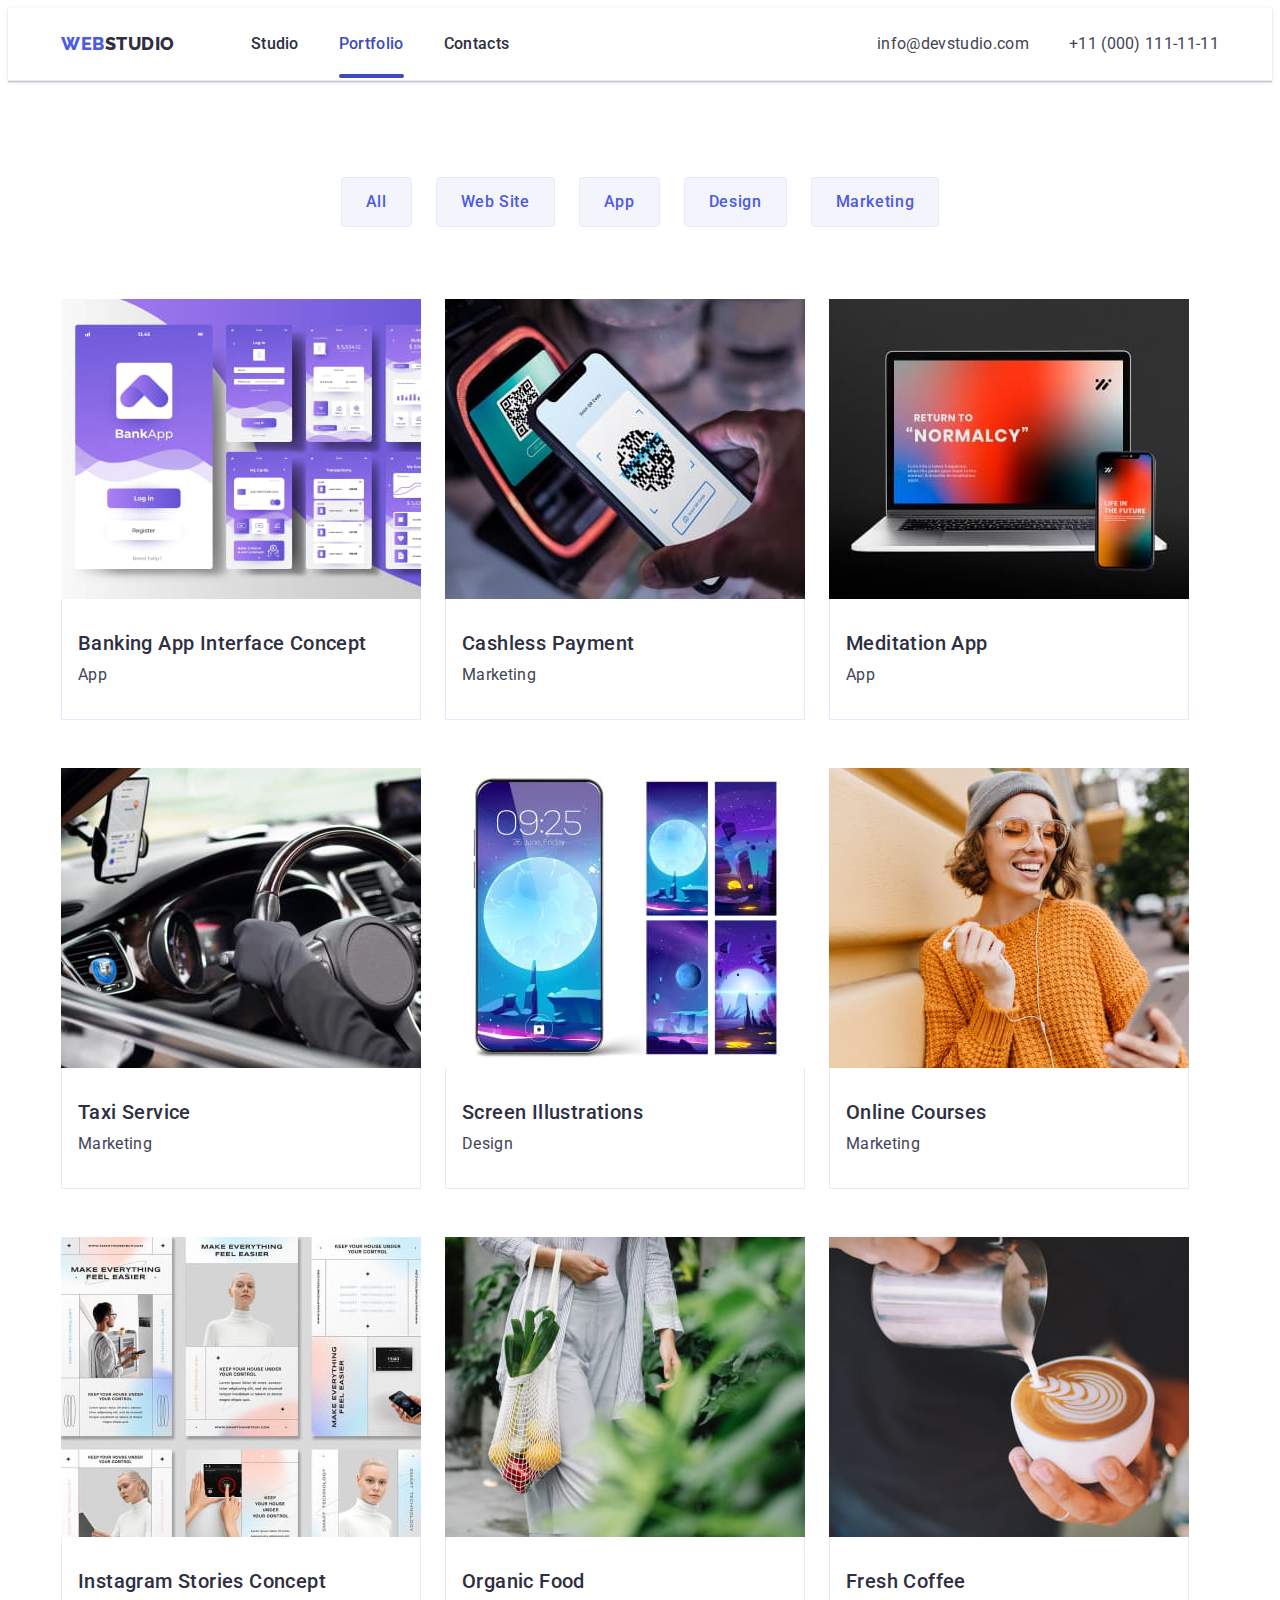
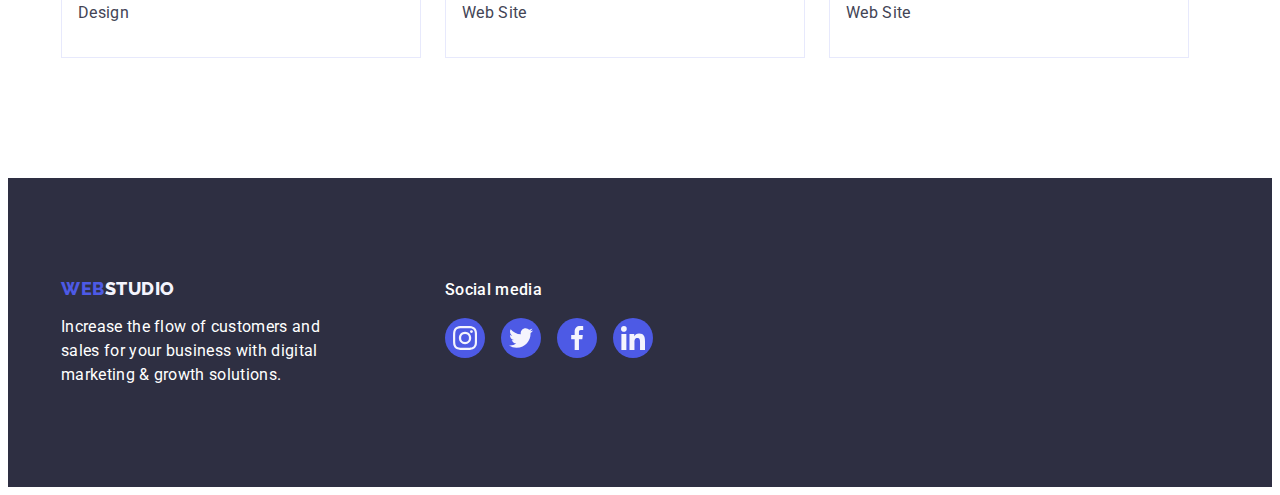
==== portfolio.html @ c3e0b0b4 "5.2" ====
<!DOCTYPE html>
<html lang="en">
<head>
    <meta charset="UTF-8">
    <meta http-equiv="X-UA-Compatible" content="IE=edge">
    <meta name="viewport" content="width=device-width, initial-scale=1.0">
    <!--<meta name="description">-->
    <title>Portfolio</title>

    <!--Fonts-->    
    <link rel="preconnect" href="https://fonts.googleapis.com">
    <link rel="preconnect" href="https://fonts.gstatic.com" crossorigin>
    <link href="https://fonts.googleapis.com/css2?family=Raleway:wght@400;800&family=Roboto:wght@400;500;700&display=swap" rel="stylesheet">

    <!-- Normalize Підключасємо нормалізацію - зкиданняя всіх стилів-->
    <link
    rel="stylesheet"
    href="https://cdnjs.cloudflare.com/ajax/libs/modern-normalize/1.1.0/modern-normalize.min.css"
    integrity="sha512-wpPYUAdjBVSE4KJnH1VR1HeZfpl1ub8YT/NKx4PuQ5NmX2tKuGu6U/JRp5y+Y8XG2tV+wKQpNHVUX03MfMFn9Q=="
    crossorigin="anonymous"
    referrerpolicy="no-referrer"
    />
    
    <!--Style-->
    <link rel="stylesheet" href="./css/styles.css"> <!--Підключаємо CSS на кожній сторінці-->

</head>
<body>

    <!--Header-->
    <header class="header">
        <div class="header-container container">
            <nav class="header-nav">
                <!--Logo-->
                <a class="logo link" href="./index.html">Web<span class="logo-w">Studio</span></a>
                <!--Logo-->
                <ul class="header-nav-list list">
                    <li class="header-nav-item">
                        <a class="text-body-medium link nav-link " href="./index.html">Studio</a>
                    </li>
                    <li class="header-nav-item">
                        <a class="text-body-medium link nav-link active" href="./portfolio.html">Portfolio</a>
                    </li>
                    <li class="header-nav-item">
                        <a class="text-body-medium link nav-link" href="">Contacts</a>
                    </li>
                </ul>                
            </nav>
    
            <address class="header-adr">
                <ul class="header-adr-list list">
                    <li class="header-adr-item">
                        <a class="text-body-adr link" href="mailto:info@devstudio.com">info@devstudio.com</a>
                    </li>
                    <li class="header-adr-item">
                        <a class="text-body-adr link" href="tel:+110001111111">+11 (000) 111-11-11</a>
                    </li>
                </ul>
            </address>
        </div>                
    </header>
    <!---------->    
    
    <main>
        <!--Pportfolio-->
        <section class="portfolio">
        <div class="container">
        <h1 class="visually-hidden">Portfolio</h1>
            <ul class="filter-list">
                <li class="list"><button class="flrt" type="button">All</button></li>
                <li class="list"><button class="flrt" type="button">Web Site</button></li>
                <li class="list"><button class="flrt" type="button">App</button></li>
                <li class="list"><button class="flrt" type="button">Design</button></li>
                <li class="list"><button class="flrt" type="button">Marketing</button></li>
            </ul> 

            <ul class="portfolio-list">
                <li class="list portfolio-item"> 
                    <a class="link portfolio-link" href="">

                    <div class="portfolio-thumb">
                    <img class="" src="./images/portfolio/portfol01.jpg" alt="Banking App Interface Concept" width="360" height="300">
                    <div class="overlay">
                        <p class="overlay-text text-body"> 
                            14 Stylish and User-Friendly App Design Concepts · Task Manager App · Calorie Tracker App · Exotic Fruit Ecommerce App · Cloud Storage App
                        </p>
                    </div> </div>
                    
                    <div class="portfolio-card">    
                        <h2 class="header-small">Banking App Interface Concept</h2>
                        <p class="text-body ">App</p>
                    </div></a>
                </li>

                <li class="list portfolio-item">
                    <a class="link portfolio-link" href="">

                    <div class="portfolio-thumb">
                    <img class="" src="./images/portfolio/portfol02.jpg" alt="Cashless Payment" width="360" height="300">
                    <div class="overlay">
                        <p class="overlay-text text-body"> 
                            14 Stylish and User-Friendly App Design Concepts · Task Manager App · Calorie Tracker App · Exotic Fruit Ecommerce App · Cloud Storage App
                        </p>
                    </div> </div>
                    
                    <div class="portfolio-card">
                        <h2 class="header-small">Cashless Payment</h2>
                        <p class="text-body">Marketing</p>
                    </div></a>
                </li>
                
                <li class="list portfolio-item">
                    <a class="link portfolio-link" href="">
                                           
                    <div class="portfolio-thumb">
                    <img class="" src="./images/portfolio/portfol03.jpg" alt="Meditation App" width="360" height="300">
                    <div class="overlay">
                        <p class="overlay-text text-body"> 
                            14 Stylish and User-Friendly App Design Concepts · Task Manager App · Calorie Tracker App · Exotic Fruit Ecommerce App · Cloud Storage App
                        </p>
                    </div> </div>
                    
                    <div class="portfolio-card">
                        <h2 class="header-small">Meditation App</h2>
                        <p class="text-body">App</p>
                    </div></a>
                </li>
                <li class="list portfolio-item">
                    <a class="link portfolio-link" href="">
                    <img class="" src="./images/portfolio/portfol04.jpg" alt="Taxi Service" width="360" height="300">
                    <div class="portfolio-card">
                        <h2 class="header-small">Taxi Service</h2>
                        <p class="text-body">Marketing</p>
                    </div></a>
                </li>
                <li class="list portfolio-item">
                    <a class="link portfolio-link" href="">
                    <img class="" src="./images/portfolio/portfol05.jpg" alt="Screen Illustrations" width="360" height="300">
                    <div class="portfolio-card">
                        <h2 class="header-small">Screen Illustrations</h2>
                        <p class="text-body">Design</p>
                    </div></a>
                </li>
                <li class="list portfolio-item">
                    <a class="link portfolio-link" href="">
                    <img class="" src="./images/portfolio/portfol06.jpg" alt="Online Courses" width="360" height="300">
                    <div class="portfolio-card">
                        <h2 class="header-small ">Online Courses</h2>
                        <p class="text-body">Marketing</p>
                    </div></a>
                </li>
                <li class="list portfolio-item">
                    <a class="link portfolio-link" href="">
                    <img class="" src="./images/portfolio/portfol07.jpg" alt="Instagram Stories Concept" width="360" height="300">
                    <div class="portfolio-card">
                        <h2 class="header-small">Instagram Stories Concept</h2>
                        <p class="text-body">Design</p>
                    </div></a>
                </li>
                <li class="list portfolio-item">
                    <a class="link portfolio-link" href="">
                    <img class="" src="./images/portfolio/portfol08.jpg" alt="Organic Food" width="360" height="300">
                    <div class="portfolio-card">
                        <h2 class="header-small">Organic Food</h2>
                        <p class="text-body">Web Site</p>
                    </div></a>
                </li>
                <li class="list portfolio-item">
                    <a class="link portfolio-link" href="">
                    <img class="" src="./images/portfolio/portfol09.jpg" alt="Fresh Coffee" width="360" height="300">
                    <div class="portfolio-card">
                        <h2 class="header-small">Fresh Coffee</h2>
                        <p class="text-body">Web Site</p>
                    </div></a>
                </li>
            </ul> 
        </div>
        </section>
    </main>
   
    <!---------------->
    <footer class="footer">
        <div class="container footer-container">
            <div class="footer-lft">
            <!--logo-->
                <a class="logo link logo-ft" href="./index.html">Web<span class="logo-f">Studio</span></a>
            <p class="text-body-footer footer-txt">Increase the flow of customers and sales for your business with digital marketing & growth solutions.</p>
            </div>
            
            <div class="footer-rt">
            <p class="text-medium-ftr footer-txt">Social media</p>
            
            <ul class="socials-ftr list">
                <li class="socials-item">
                    <a  class="socials-link-ftr link " href="" 
                    target="_blank" rel="noopener noreferrer" aria-label="Instagram icon">
                        <svg class="social-icon" width="24" height="24">
                          <use href="./images/icons.svg#instagram"></use>
                        </svg>
                    </a>
                </li>
                <li class="socials-item">
                    <a  class="socials-link-ftr link" href="" 
                    target="_blank" rel="noopener noreferrer" aria-label="Twitter icon">
                        <svg class="social-icon" width="24" height="24">
                          <use href="./images/icons.svg#twitter "></use>
                        </svg>
                    </a>
                </li>
                <li class="socials-item">
                    <a  class="socials-link-ftr link" href="" 
                    target="_blank" rel="noopener noreferrer" aria-label="Facebook icon">
                        <svg class="social-icon" width="24" height="24">
                          <use href="./images/icons.svg#facebook"></use>
                        </svg>
                    </a>
                </li>
                <li class="socials-item">
                    <a  class="socials-link-ftr link" href="" 
                    target="_blank" rel="noopener noreferrer" aria-label="Linkedin icon">
                        <svg class="social-icon" width="24" height="24">
                          <use href="./images/icons.svg#linkedin"></use>
                        </svg>
                    </a>
                </li>
            </ul>
    
            </div>
        </div>     
    </footer>
    <!---------------->


</body>
</html>
---- css/styles.css ----
/* Коментар Ctrl+/ */

/*==== Базове скидання стіилів ====== */
/* == Drop headers margin == */
h1,
h2,
h3,
h4,
h5,
h6,
p  {
	margin: 0;
}
/* == Pict style == */
img {
	display: block;
	max-width: 100%;
	height: auto;
}
button {
	cursor: pointer; /* Всі кнопки мають властивість  pointer*/ 
	border: none;
	border-radius: 4px;
}
/* == Drop list style ==*/
ul, ol {
	list-style: none;  /*прибрали булети*/
	font-style: normal;
	margin: 0; /*прибрали стандартні поля*/
	padding-left: 0; /*прибрали стандартні поля*/
}
a {
	text-decoration: none; 
	/*прибрали підкреслення у всіх посилань*/
	/* color: inherit;*/
}
/* ======================== */

/* = Visually hidden CSS pattern = */
.visually-hidden {
	position: absolute;
	width: 1px;
	height: 1px;
	margin: -1px;
	border: 0;
	padding: 0;
	
	white-space: nowrap;
	clip-path: inset(100%);
	clip: rect(0 0 0 0);
	overflow: hidden;
  }

:root{
	--color-iris: #4d5ae5;
	--color-ocean: #404bbf;
	--color-navy-blue: #2e2f42;
	--color-green: #31d0aa;
	--color-slate: #434455;
	--color-light-slate: #8e8f99;
	--color-cornflower: #e7e9fc;
	--color-cloud: #f4f4fd;
	--color-navy-blue-modal: #2e2f42;
	--color-grey: #2e2f42;

/* Header background, team card background */
	--color-white: #ffffff;
	--color-dairy: #fcfcfc;

 /* Others */
	--indent: 24px;
	--items: 3;

	--anime: 250ms cubic-bezier(0.4, 0, 0.2, 1); /*змінна для transition*/
}

/*Base style*/
body{
    color: var(--color-slate);
	background-color: var(--color-white);

	 /*fonts*/
	font-family: 'Roboto', sans-serif;
	--primary-font: 'Roboto';
}
section{
	padding-top: 120px;
	padding-bottom: 120px;
	padding: 120px 0;
	
}
.link{
	line-height: 1.5;
	letter-spacing: 0.02m;
}
.list{
	/**/
}
.container{ /*ставимо на кожну секцию через div*/
	width: 1158px; /*1128 px*/
	padding: 0 15px;
	margin: 0 auto; /*для центрування контенту*/
	/*margin-right: auto;*/
}
/* ====== Text Style ====== */

.hero-header{
	display: block;
	margin: 0px auto;
	margin-bottom: 48px;

	font-size: 56px;
	font-weight: 700;
	line-height: 1.07;
	letter-spacing: 0.02em;
    color: var(--color-white);
    text-align: center;

	max-width: 496px;
	/*padding-top: 68px;*/
	
}
.header-section{	
	font-size: 36px;
	font-weight: 700;
	line-height: 1.11;
	letter-spacing: 0.02em;
	text-transform: capitalize;
    text-align: center;
    color: var(--color-navy-blue);
	
	/*padding-bottom: 72px;*/
	margin-bottom: 72px;

}
.header-small{
	font-size: 20px;
	font-weight: 500;
	line-height: 1.2;
	letter-spacing: 0.02em;
    text-align: left;
    color: var(--color-navy-blue);
	
	margin-bottom: 8px;
}
.text-body,
.text-body-footer, 
.text-body-adr{
	font-style: normal;
	line-height: 1.5;
	letter-spacing: 0.02em;
	color: var(--color-slate);
	
	transition-property: color;
	transition-duration: 250ms;
	transition-timing-function: cubic-bezier(0.4, 0, 0.2, 1);

}
.text-body-medium, .text-medium-ftr {
	font-weight: 500;
	line-height: 1.5;
	letter-spacing: 0.02em;
	font-style: normal;
	color: var(--color-navy-blue); 

	transition-property: color;
	transition-duration: 250ms;
	transition-timing-function: cubic-bezier(0.4, 0, 0.2, 1);

}
.text-body-medium:hover,
.text-body-medium:focus,
.text-body-adr:hover,
.text-body-adr:focus{
	color: var(--color-ocean);
}
.text-body-medium.active{
color: #404BBF;
}

.text-small{
	font-size: 12px;
	line-height: 1.17;
	letter-spacing: 0.04em;
}
.text-link{
	font-size: 12px;
	line-height: 1.33;
	letter-spacing: 0.04em;
	text-decoration: underline;
}
/* ====== ========= ====== */

/* ===== Header style  =======*/
.header{
    background-color: var(--color-white);
	padding-top: 0px;
	padding-bottom: 0px;
	border-bottom: 1px solid #e7e9fc;
	box-shadow: 0px 2px 1px rgba(46, 47, 66, 0.08), 0px 1px 1px rgba(46, 47, 66, 0.16), 0px 1px 6px rgba(46, 47, 66, 0.08);
}
.header-nav{
	display: flex;
	align-items: center;
	margin-right: auto;
}

.nav-link{
	position: relative;

	align-items: center;
	padding: 24px 0;
	
}
.nav-link::after{
	content: '';
	
	position: absolute;
	display: block;

	left: 0px;
	bottom: -1px;

	width: 100%;
	height: 4px;
	border-radius: 2px;	
}

.nav-link.active::after{
	background-color: #404BBF;
	}

.header-container {
	display: flex;
	align-items: center;
	min-height: 72px;
}
.header-nav-list{
	display: flex;
	align-items: ;
	gap: 40px;
}
.header-adr-list{
	display: flex;
	align-items: right;
	color: inherit;
}
.header-adr-item{
	margin-right: 40px;
}
.header-adr-item:last-child{
	margin-right: 0;
}
.header-adr,
.header-adr-item{
    color: currentColor;
}

/* Section 1*/
.hero{
    background-color: var(--color-navy-blue);
	
	background-image: linear-gradient(rgba(46, 47, 66, 0.7), rgba(46, 47, 66, 0.7)),
    url(../images/hero/hero-bgpeople-office1.jpg);
	
	background-position: center;
	background-repeat: no-repeat;
	background-size: cover;

	max-width: 1440px;
	height: 600px;
	padding: 188px 0;
	margin: auto; /* Центруем весь блок*/
}
.button{
	display: block;
	margin: 0px auto;

	min-width: 169px;
	min-height: 56px;
	padding: 15px 31px;
	border-style: none;
	box-shadow: 0px 4px 4px rgba(0, 0, 0, 0.15);
	border-radius: 4px;

	background-color: var(--color-iris);
	color: var(--color-white);

	/*font-family: inherit;*/
	font-family: 'Roboto', sans-serif;
	font-weight: 500;
	font-size: 16px;
	line-height: 1.5;
	letter-spacing: 0.04em;
    text-align: center;

	/* Для перехода делаем в основном стиле условия */
	transition-property: background-color;
	transition-duration: 250ms;
	transition-timing-function: cubic-bezier(0.4, 0, 0.2, 1);

}
.button:hover,
.button:focus{
	background-color: var(--color-ocean);

}

/* [type] {} */

/* ===== For Logo =====*/ 
.logo{
    /* Studio */
    font-family: 'Raleway', sans-serif;
    font-weight: 800;
    font-size: 18px;
    line-height: 1.17;
 
    display: flex;
    align-items: center;
    letter-spacing: 0.03em;
    text-transform: uppercase;

	color: var(--color-iris);
	margin-right: 76px;
	
}
.logo-w{
	/*color: var(--color-iris);*/
	color: var(--color-navy-blue-modal);
}
.logo-f{
	/*color: var(--color-iris);*/
	color: var(--color-cloud);
}
/* ===== ====== =====*/

/* ===== Section 2 =====*/
.feature-list {
	display: flex;
	gap: 24px;
	justify-content: space-between;
}
.feature-icon {                            
	display: flex;
	align-items: center;
	justify-content: center;

	height: 112px;
	width: 264px;
	/*padding-top: 24px;
	padding-bottom: 24px;*/
	margin-bottom: 8px;
	
	border-radius: 4px; 
	background-color: var(--color-cloud);
}

.feature-item{
	
}

/* ===== Section 3 =====*/
.wedo{
	padding-top: 0;
}
.wedo-list{
	display: flex;
	gap: 24px;
	justify-content: space-between;
}
/*
.wedo-itm {
	width: calc((100% - 48px) / 3);
	/*(від загальної ширини екрану віднімаємо суму відступів між пунктами і ділимо це на кількість пунктів списку) (можна використовувати width: calc((100% - 3 * 16px) / 3) або flex-basis: calc((100% - 48px) / 3) або flex-basis: calc((100% - 3 * 16px) / 3))*/

/* ====  4 For Team ====*/
.team{
	background-color: #f4f4fd;
}
.team-list{
	background-color: var(--color-white);
	text-align: center;
	border-radius: 0px 0px 4px 4px;
	text-align: center;
	box-shadow: 0px 1px 6px rgba(46, 47, 66, 0.08), 0px 1px 1px rgba(46, 47, 66, 0.16), 0px 2px 1px rgba(46, 47, 66, 0.08);
}
.team-list-head{
	text-align: center;
}
.team-card{
	padding: 32px 0px;

}
.team-txt{
	text-align: center; 
	margin: 8px;
}

.list-team{
	display: flex;
	justify-content: space-between;
	gap: 24px;
}

/*=== Footer styles  ======*/
.footer{
    background-color: var(--color-navy-blue);
	padding: 100px 0;
}
.footer-container{
	display: flex;
	align-items: baseline;
}

.logo-ft, .text-medium-ftr{
	display: inline-block;
	margin-bottom: 16px;
}

.footer-txt{
    color: #ffffff;
	max-width: 264px;
}
.footer-lft {
	margin-right: 120px;
}
.footer-rt{
	display: inline-block;
	align-items: start;
	/*margin-left: 120px;*/
}
/*=========================*/

/* ==== Иконки социальных сетей ==== */
.socials {
	display: flex;
	justify-content: center;
	align-items: center;
	gap: 24px;
}

.socials-ftr {
	display: flex;
	justify-content: center;
	align-items: center;
	gap: 16px;
}

.socials-link,
.socials-link-ftr {
	display: flex;
	justify-content: center;
	align-items: center;

	width: 40px;
	height: 40px;
	border-radius: 50%; /* Делает круг из квадрата*/
	background-color: var(--color-iris);

	transition-property: background-color;
	transition-duration: 250ms;
	transition-timing-function: cubic-bezier(0.4, 0, 0.2, 1);

}
.social-icon {
	fill: var(--color-cloud);
}
.socials-link:hover,
.socials-link:focus {
	background-color: #404bbf;
}

.socials-link-ftr:hover,
.socials-link-ftr:focus {
	background-color: #31d0aa;}

/* ========================== */

/* ==== Иконки Customers ==== */
.customer {
	display: flex;
	justify-content: center;
	align-items: center;
	gap: 24px;
}
.customer-head {
	line-height: 1.1;	
}


.customer-item {
}
.customer-link {
	display: flex;
	justify-content: center;
	align-items: center;

	width: 168px;
	height: 88px;
	border: 1px solid #8E8F99;
	border-radius: 4px; 
	background-color: none;
	color: #8E8F99;

	transition-property: border-color color;
	transition-duration: 250ms;
	transition-timing-function: cubic-bezier(0.4, 0, 0.2, 1);

}
.customer-link:hover,
.customer-link:focus  {
	border-color: var(--color-ocean);
	color: #404bbf; }

.customer-icon {
	fill: currentColor;
}	

/*=========================*/

/*=== For POrtfolio page ===*/

.portfolio{
	padding-top: 0;
}
/*Filter portfolio style*/
.filter-list{
	display: flex;
	justify-content: center;
	gap: 24px;
	/*margin-top: 96px;*/
	margin-bottom: 72px;
}
.flrt{
	background-color: var(--color-cloud);
	color: var(--color-iris);

	border: 1px solid #E7E9FC;
	border-radius: 4px;

	font-family: inherit;
	font-weight: 500;
	font-size: 16px;
	line-height: 1.5;

	align-items: center;
	text-align: center;
	letter-spacing: 0.04em;

	padding: 12px 24px;

	transition-property: color background-color border;
	transition-duration: 250ms;
	transition-timing-function: cubic-bezier(0.4, 0, 0.2, 1);

}
.flrt:hover,
.flrt:focus{
	background-color: var(--color-ocean);
	color: var(--color-white);
	border: 1px solid transparent;
	box-shadow: 0px 3px 1px rgba(0, 0, 0, 0.1), 0px 2px 1px rgba(0, 0, 0, 0.08), 0px 2px 2px rgba(0, 0, 0, 0.12);

}
/*===========================*/

.portfolio{
	padding: 96px 0 120px;
}

/*Filter portfolio list - auto ajust*/
.portfolio-list /*Ставит карточки по ширине с не более с отступом между ними*/
	{
	display: flex;
	flex-wrap: wrap;
  	/*gap:var(--indent);*/
	column-gap: 24px;
	row-gap: 48px;
	/*gap: 24px;*/
	padding: 0;

	}
/*.prtf-itm{
	width: calc((100% - 48px) / 3);
	border: 1px solid #e7e9fc;
	border-top: none;
}	*/
.portfolio-link{
	display: block;
	color: inherit;

	transition-property: box-shadow;
	transition-duration: 250ms;
	transition-timing-function: cubic-bezier(0.4, 0, 0.2, 1);
 
}
.portfolio-card{
	border: 1px solid #e7e9fc;
	border-top: none;

	/*padding-top: 32px ;
	padding-bottom: 32px;
	padding-left: 16px;*/

	padding: 32px 16px;
}
.portfolio-link:hover, 
.portfolio-link:focus{
	box-shadow: 0px 1px 6px rgba(46, 47, 66, 0.08), 0px 1px 1px rgba(46, 47, 66, 0.16), 0px 2px 1px rgba(46, 47, 66, 0.08);
}

.portfolio-list-itm
{
	flex-basis: calc((100% - var(--indent) * (var(--items) - 1)) / var(--items));
}



/*Portfolio overley*/

.portfolio-thumb{
	position: relative;
	overflow: hidden; /*приячет карточку с текстом*/

}

.overlay{
	
	position: absolute;
	top: 0;
	left: 0;

	width: 100%;
	height: 100%;	

	background-color: var(--color-iris);

	transform: translateY(100%);

	transition-property: transform ;
	transition-duration: 250ms;
	transition-timing-function: cubic-bezier(0.4, 0, 0.2, 1);
 

}

.portfolio-item:hover .overlay{
	transform: translateY(0);

}

.overlay-text{
	top: 0; 
	font-size: 16px;
	line-height: 1.5; 
	letter-spacing: 0.02em;

	padding: 40px 32px; 

	width: 100%;
	height: 100%;	

	background-color: var(--color-iris);

	color: var(--color-cloud) ;

}
/*=====================*/



/* Modal window*/

.backdrop {
	position: fixed;
	top: 0;
	left: 0;

	width: 100%;
	height: 100%;

	background-color: rgba(46, 47, 66, 0.4) ;
	
	transition-property: visibility opacity;
	transition-duration: 250ms;
	transition-timing-function: cubic-bezier(0.4, 0, 0.2, 1);
 
}

.backdrop.is-hidden{
	/* Тричі приховуємо єлемент! */
	visibility: hidden; 
	opacity: 0; /*Елемент прозорий але є на сторінці*/
	pointer-events: none; /* не можемо на нього клікати, він не заважає єлементам нижче*/

}

.modal {
	position: absolute;

	/*для центрування строго по центру вінка (видимої області)*/
	top: 50%;
	left: 50%;
	transform: translate(-50%,-50%);

	min-height: 576px;
	width: 408px;
	border-radius: 4px;

	background-color: var(--color-dairy) ;
	box-shadow: 0px 1px 1px rgba(0, 0, 0, 0.14), 0px 1px 3px rgba(0, 0, 0, 0.12), 0px 2px 1px rgba(0, 0, 0, 0.2);

	transition-property: transform;
	transition-duration: 250ms;
	transition-timing-function: cubic-bezier(0.4, 0, 0.2, 1);
 	
}
.modal-close-btn {
	position: absolute;
	top: 24px;
	right: 24px;

	display: flex;
	align-items: center;
	justify-content: center;
	padding: 0;

	background: #E7E9FC;
	border: 1px solid rgba(0, 0, 0, 0.1);

	height: 24px;
	width: 24px;
	border-radius: 50%;

	transition-property: background-color;
	transition-duration: 250ms;
	transition-timing-function: cubic-bezier(0.4, 0, 0.2, 1);
 	
	
}
.modal-close-btn:focus,
.modal-close-btn:hover {
	background-color: #404bbf;
	border: none;
	fill: #ffffff;
} 

.modal-close-icon {
	fill: inherit;
	transition: fill 250ms cubic-bezier(0.4, 0, 0.2, 1);
	
}

.modal-close-icon:hover,
.modal-close-icon:focus {
	fill: #ffffff;
}
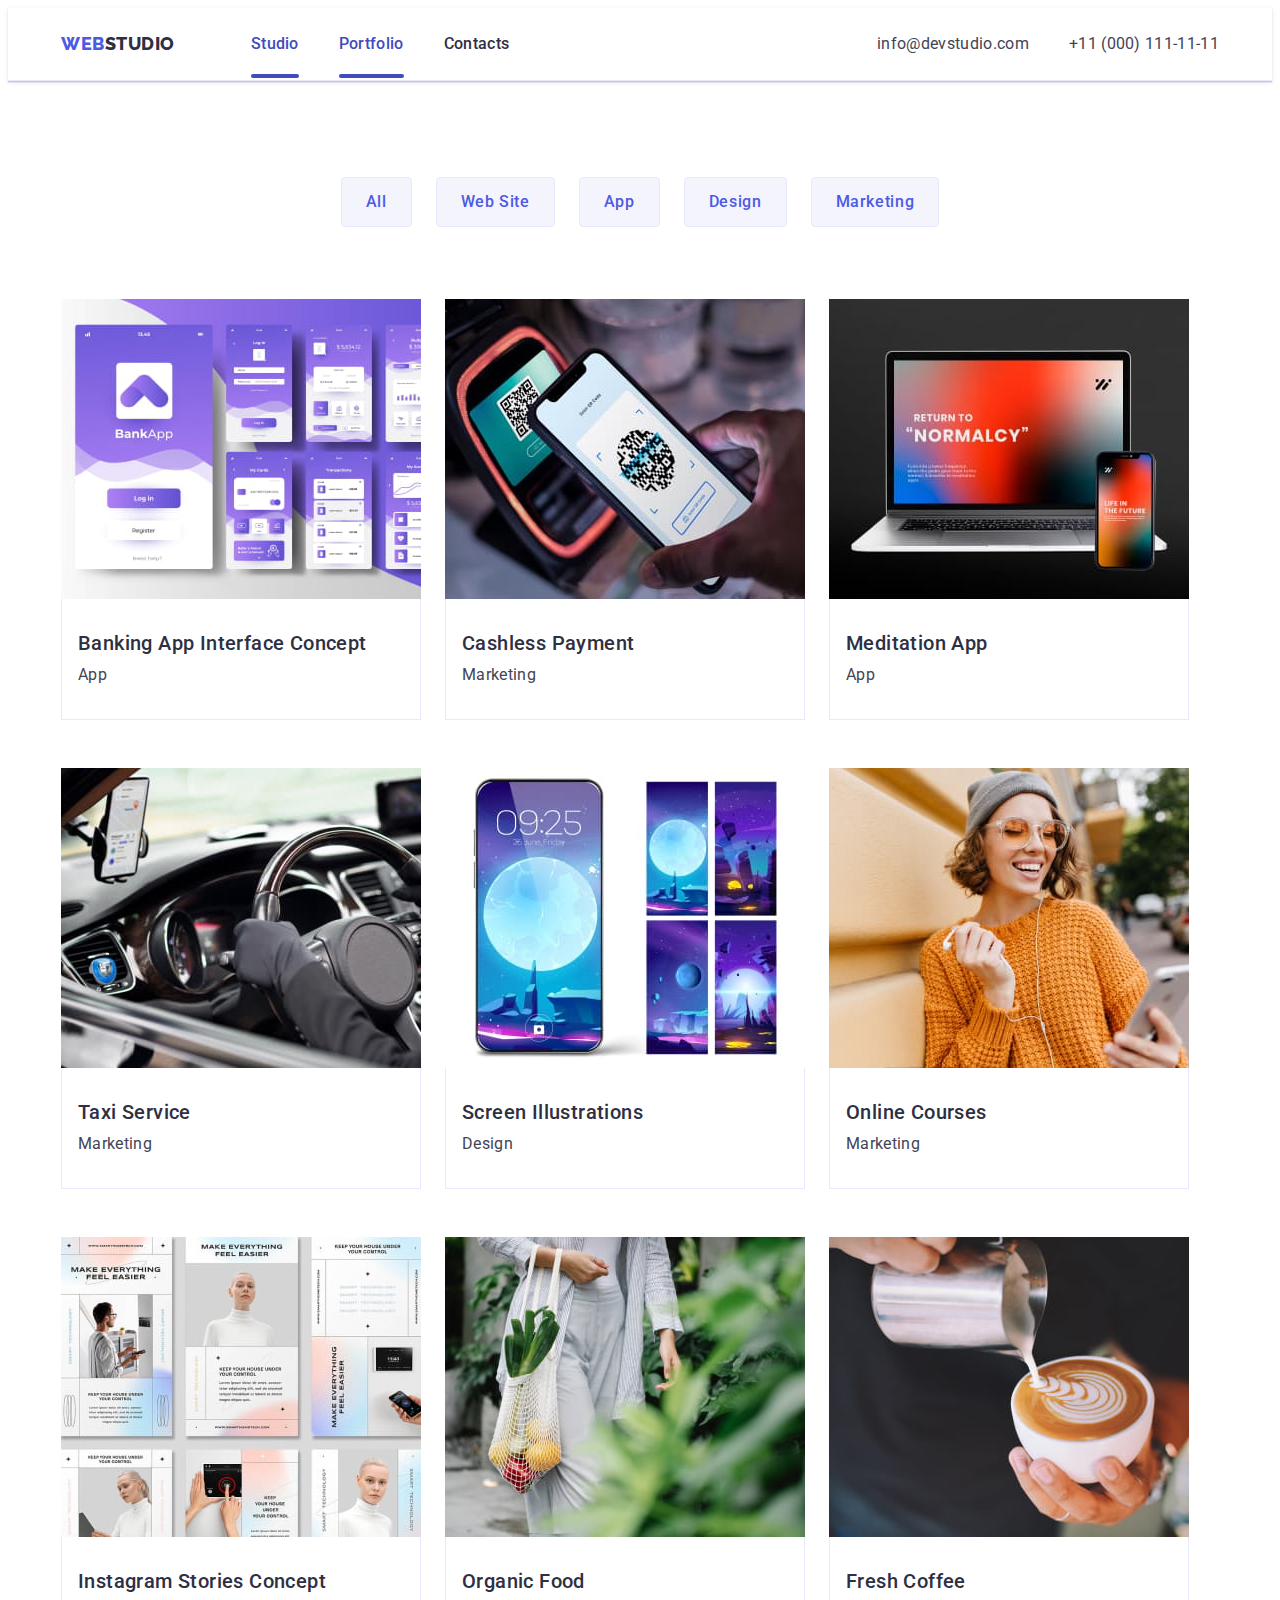
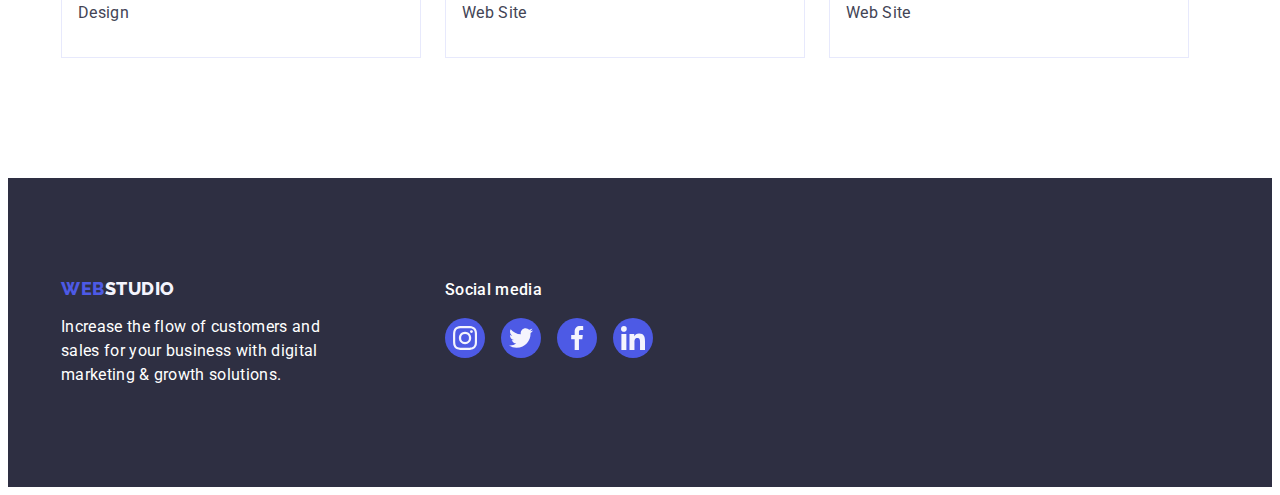
==== commit 2cb59266: "555555" ====
--- a/portfolio.html
+++ b/portfolio.html
@@ -36,7 +36,7 @@
                 <!--Logo-->
                 <ul class="header-nav-list list">
                     <li class="header-nav-item">
-                        <a class="text-body-medium link nav-link " href="./index.html">Studio</a>
+                        <a class="text-body-medium link nav-link active" href="./index.html">Studio</a>
                     </li>
                     <li class="header-nav-item">
                         <a class="text-body-medium link nav-link active" href="./portfolio.html">Portfolio</a>
@@ -75,16 +75,17 @@
             </ul> 
 
             <ul class="portfolio-list">
+
                 <li class="list portfolio-item"> 
                     <a class="link portfolio-link" href="">
 
                     <div class="portfolio-thumb">
                     <img class="" src="./images/portfolio/portfol01.jpg" alt="Banking App Interface Concept" width="360" height="300">
-                    <div class="overlay">
-                        <p class="overlay-text text-body"> 
-                            14 Stylish and User-Friendly App Design Concepts · Task Manager App · Calorie Tracker App · Exotic Fruit Ecommerce App · Cloud Storage App
-                        </p>
-                    </div> </div>
+                    
+                        <p class="overlay-text text-body"> 
+                            14 Stylish and User-Friendly App Design Concepts · Task Manager App · Calorie Tracker App · Exotic Fruit Ecommerce App · Cloud Storage App
+                        </p>
+                    </div> 
                     
                     <div class="portfolio-card">    
                         <h2 class="header-small">Banking App Interface Concept</h2>
@@ -92,16 +93,17 @@
                     </div></a>
                 </li>
 
+
                 <li class="list portfolio-item">
                     <a class="link portfolio-link" href="">
 
                     <div class="portfolio-thumb">
                     <img class="" src="./images/portfolio/portfol02.jpg" alt="Cashless Payment" width="360" height="300">
-                    <div class="overlay">
-                        <p class="overlay-text text-body"> 
-                            14 Stylish and User-Friendly App Design Concepts · Task Manager App · Calorie Tracker App · Exotic Fruit Ecommerce App · Cloud Storage App
-                        </p>
-                    </div> </div>
+                        
+                        <p class="overlay-text text-body"> 
+                            14 Stylish and User-Friendly App Design Concepts · Task Manager App · Calorie Tracker App · Exotic Fruit Ecommerce App · Cloud Storage App
+                        </p>
+                    </div>
                     
                     <div class="portfolio-card">
                         <h2 class="header-small">Cashless Payment</h2>
@@ -114,65 +116,117 @@
                                            
                     <div class="portfolio-thumb">
                     <img class="" src="./images/portfolio/portfol03.jpg" alt="Meditation App" width="360" height="300">
-                    <div class="overlay">
-                        <p class="overlay-text text-body"> 
-                            14 Stylish and User-Friendly App Design Concepts · Task Manager App · Calorie Tracker App · Exotic Fruit Ecommerce App · Cloud Storage App
-                        </p>
-                    </div> </div>
+                
+                        <p class="overlay-text text-body"> 
+                            14 Stylish and User-Friendly App Design Concepts · Task Manager App · Calorie Tracker App · Exotic Fruit Ecommerce App · Cloud Storage App
+                        </p>
+                    </div>
                     
                     <div class="portfolio-card">
                         <h2 class="header-small">Meditation App</h2>
                         <p class="text-body">App</p>
                     </div></a>
                 </li>
-                <li class="list portfolio-item">
-                    <a class="link portfolio-link" href="">
+
+                <li class="list portfolio-item">
+                    <a class="link portfolio-link" href="">
+
+                    <div class="portfolio-thumb">
                     <img class="" src="./images/portfolio/portfol04.jpg" alt="Taxi Service" width="360" height="300">
+                       
+                        <p class="overlay-text text-body"> 
+                            14 Stylish and User-Friendly App Design Concepts · Task Manager App · Calorie Tracker App · Exotic Fruit Ecommerce App · Cloud Storage App
+                        </p>
+                    </div>
+                                        
                     <div class="portfolio-card">
                         <h2 class="header-small">Taxi Service</h2>
                         <p class="text-body">Marketing</p>
                     </div></a>
                 </li>
-                <li class="list portfolio-item">
-                    <a class="link portfolio-link" href="">
+
+                <li class="list portfolio-item">
+                    <a class="link portfolio-link" href="">
+
+                    <div class="portfolio-thumb">   
                     <img class="" src="./images/portfolio/portfol05.jpg" alt="Screen Illustrations" width="360" height="300">
+                    
+                        <p class="overlay-text text-body"> 
+                             14 Stylish and User-Friendly App Design Concepts · Task Manager App · Calorie Tracker App · Exotic Fruit Ecommerce App · Cloud Storage App
+                        </p>
+                    </div>
+                                    
                     <div class="portfolio-card">
                         <h2 class="header-small">Screen Illustrations</h2>
                         <p class="text-body">Design</p>
                     </div></a>
                 </li>
-                <li class="list portfolio-item">
-                    <a class="link portfolio-link" href="">
+
+                <li class="list portfolio-item">
+                    <a class="link portfolio-link" href="">
+
+                    <div class="portfolio-thumb">   
                     <img class="" src="./images/portfolio/portfol06.jpg" alt="Online Courses" width="360" height="300">
+                    
+                        <p class="overlay-text text-body"> 
+                            14 Stylish and User-Friendly App Design Concepts · Task Manager App · Calorie Tracker App · Exotic Fruit Ecommerce App · Cloud Storage App
+                        </p>
+                    </div>
+                                        
                     <div class="portfolio-card">
                         <h2 class="header-small ">Online Courses</h2>
                         <p class="text-body">Marketing</p>
                     </div></a>
                 </li>
-                <li class="list portfolio-item">
-                    <a class="link portfolio-link" href="">
+
+
+                <li class="list portfolio-item">
+                    <a class="link portfolio-link" href="">
+                    
+                    <div class="portfolio-thumb">   
                     <img class="" src="./images/portfolio/portfol07.jpg" alt="Instagram Stories Concept" width="360" height="300">
+                        <p class="overlay-text text-body"> 
+                            14 Stylish and User-Friendly App Design Concepts · Task Manager App · Calorie Tracker App · Exotic Fruit Ecommerce App · Cloud Storage App
+                        </p>
+                    </div>
+                    
                     <div class="portfolio-card">
                         <h2 class="header-small">Instagram Stories Concept</h2>
                         <p class="text-body">Design</p>
                     </div></a>
                 </li>
-                <li class="list portfolio-item">
-                    <a class="link portfolio-link" href="">
+
+                <li class="list portfolio-item">
+                    <a class="link portfolio-link" href="">
+                    <div class="portfolio-thumb">   
                     <img class="" src="./images/portfolio/portfol08.jpg" alt="Organic Food" width="360" height="300">
+                        <p class="overlay-text text-body"> 
+                            14 Stylish and User-Friendly App Design Concepts · Task Manager App · Calorie Tracker App · Exotic Fruit Ecommerce App · Cloud Storage App
+                        </p>
+                    </div>
+                    
                     <div class="portfolio-card">
                         <h2 class="header-small">Organic Food</h2>
                         <p class="text-body">Web Site</p>
                     </div></a>
                 </li>
-                <li class="list portfolio-item">
-                    <a class="link portfolio-link" href="">
+
+                <li class="list portfolio-item">
+                    <a class="link portfolio-link" href="">
+
+                    <div class="portfolio-thumb">   
                     <img class="" src="./images/portfolio/portfol09.jpg" alt="Fresh Coffee" width="360" height="300">
+                        <p class="overlay-text text-body"> 
+                            14 Stylish and User-Friendly App Design Concepts · Task Manager App · Calorie Tracker App · Exotic Fruit Ecommerce App · Cloud Storage App
+                        </p>
+                    </div>
+                                                         
                     <div class="portfolio-card">
                         <h2 class="header-small">Fresh Coffee</h2>
                         <p class="text-body">Web Site</p>
                     </div></a>
                 </li>
+
             </ul> 
         </div>
         </section>
--- a/css/styles.css
+++ b/css/styles.css
@@ -93,9 +93,8 @@
 	line-height: 1.5;
 	letter-spacing: 0.02m;
 }
-.list{
-	/**/
-}
+/*.list{ }
+*/
 .container{ /*ставимо на кожну секцию через div*/
 	width: 1158px; /*1128 px*/
 	padding: 0 15px;
@@ -210,7 +209,7 @@
 
 	align-items: center;
 	padding: 24px 0;
-	
+
 }
 .nav-link::after{
 	content: '';
@@ -356,9 +355,9 @@
 	background-color: var(--color-cloud);
 }
 
-.feature-item{
-	
-}
+/*.feature-item{
+	
+}*/
 
 /* ===== Section 3 =====*/
 .wedo{
@@ -489,8 +488,9 @@
 }
 
 
-.customer-item {
-}
+/*.customer-item {
+}*/
+
 .customer-link {
 	display: flex;
 	justify-content: center;
@@ -498,19 +498,16 @@
 
 	width: 168px;
 	height: 88px;
-	border: 1px solid #8E8F99;
+	border: 1px solid;
 	border-radius: 4px; 
-	background-color: none;
 	color: #8E8F99;
 
-	transition-property: border-color color;
-	transition-duration: 250ms;
-	transition-timing-function: cubic-bezier(0.4, 0, 0.2, 1);
-
+	transition: color, 250ms, 
+	cubic-bezier(0.4, 0, 0.2, 1);
+	
 }
 .customer-link:hover,
 .customer-link:focus  {
-	border-color: var(--color-ocean);
 	color: #404bbf; }
 
 .customer-icon {
@@ -580,12 +577,11 @@
 	/*gap: 24px;*/
 	padding: 0;
 
+	
+
 	}
-/*.prtf-itm{
-	width: calc((100% - 48px) / 3);
-	border: 1px solid #e7e9fc;
-	border-top: none;
-}	*/
+
+
 .portfolio-link{
 	display: block;
 	color: inherit;
@@ -615,8 +611,6 @@
 	flex-basis: calc((100% - var(--indent) * (var(--items) - 1)) / var(--items));
 }
 
-
-
 /*Portfolio overley*/
 
 .portfolio-thumb{
@@ -625,33 +619,13 @@
 
 }
 
-.overlay{
-	
+
+.overlay-text{
 	position: absolute;
+
 	top: 0;
 	left: 0;
-
-	width: 100%;
-	height: 100%;	
-
-	background-color: var(--color-iris);
-
-	transform: translateY(100%);
-
-	transition-property: transform ;
-	transition-duration: 250ms;
-	transition-timing-function: cubic-bezier(0.4, 0, 0.2, 1);
- 
-
-}
-
-.portfolio-item:hover .overlay{
-	transform: translateY(0);
-
-}
-
-.overlay-text{
-	top: 0; 
+		
 	font-size: 16px;
 	line-height: 1.5; 
 	letter-spacing: 0.02em;
@@ -665,9 +639,21 @@
 
 	color: var(--color-cloud) ;
 
-}
+	transform: translateY(100%);
+
+	transition-property: transform ;
+	transition-duration: 250ms;
+	transition-timing-function: cubic-bezier(0.4, 0, 0.2, 1);
+ 
+}
+
+.portfolio-item:hover .overlay-text{
+	transform: translateY(0);
+
+}
+
+
 /*=====================*/
-
 
 
 /* Modal window*/
@@ -680,12 +666,10 @@
 	width: 100%;
 	height: 100%;
 
-	background-color: rgba(46, 47, 66, 0.4) ;
-	
-	transition-property: visibility opacity;
-	transition-duration: 250ms;
-	transition-timing-function: cubic-bezier(0.4, 0, 0.2, 1);
- 
+	background-color: rgba(46, 47, 66, 0.4);
+
+
+	
 }
 
 .backdrop.is-hidden{
@@ -693,7 +677,6 @@
 	visibility: hidden; 
 	opacity: 0; /*Елемент прозорий але є на сторінці*/
 	pointer-events: none; /* не можемо на нього клікати, він не заважає єлементам нижче*/
-
 }
 
 .modal {
@@ -733,12 +716,11 @@
 	width: 24px;
 	border-radius: 50%;
 
-	transition-property: background-color;
+	transition-property: background-color border;
 	transition-duration: 250ms;
 	transition-timing-function: cubic-bezier(0.4, 0, 0.2, 1);
  	
-	
-}
+	}
 .modal-close-btn:focus,
 .modal-close-btn:hover {
 	background-color: #404bbf;
@@ -749,7 +731,6 @@
 .modal-close-icon {
 	fill: inherit;
 	transition: fill 250ms cubic-bezier(0.4, 0, 0.2, 1);
-	
 }
 
 .modal-close-icon:hover,
